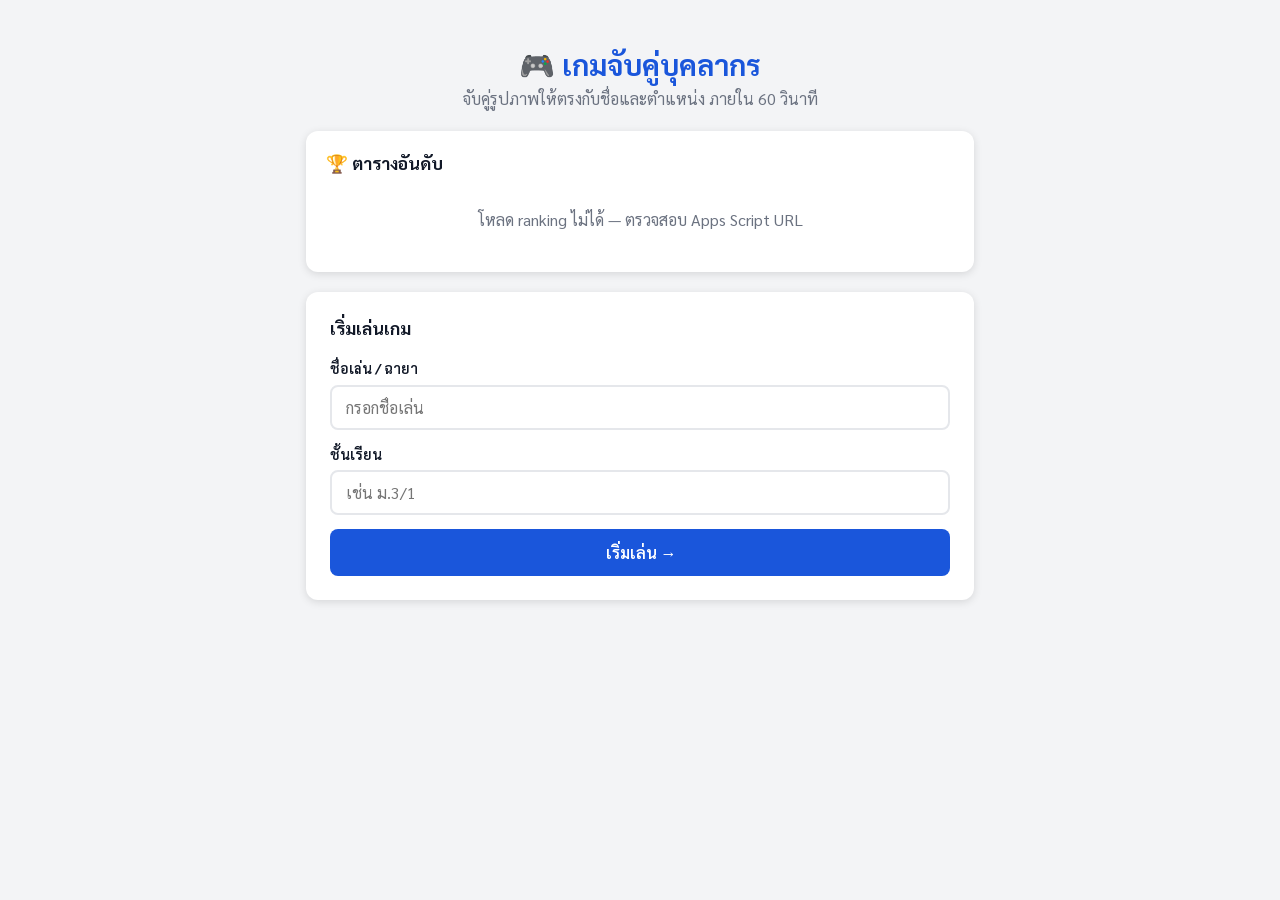
==== index.html @ 259ba811 "first commit" ====
<!DOCTYPE html>
<html lang="th">
<head>
  <meta charset="UTF-8">
  <meta name="viewport" content="width=device-width, initial-scale=1.0">
  <title>เกมจับคู่บุคลากร</title>
  <link rel="preconnect" href="https://fonts.googleapis.com">
  <link href="https://fonts.googleapis.com/css2?family=Sarabun:wght@400;600;700&display=swap" rel="stylesheet">
  <link rel="stylesheet" href="style.css">
</head>
<body>
  <div class="page-wrapper">

    <header class="site-header">
      <h1>🎮 เกมจับคู่บุคลากร</h1>
      <p>จับคู่รูปภาพให้ตรงกับชื่อและตำแหน่ง ภายใน 60 วินาที</p>
    </header>

    <!-- Ranking -->
    <section class="ranking-card">
      <h2>🏆 ตารางอันดับ</h2>
      <div id="rankingLoading" class="loading-text">กำลังโหลด...</div>
      <table id="rankingTable" class="ranking-table hidden">
        <thead>
          <tr>
            <th>อันดับ</th>
            <th>ชื่อ</th>
            <th>ชั้น</th>
            <th>คะแนน</th>
            <th>เวลา (วิ)</th>
          </tr>
        </thead>
        <tbody id="rankingBody"></tbody>
      </table>
      <p id="rankingEmpty" class="loading-text hidden">ยังไม่มีข้อมูล — เป็นคนแรกที่เล่นกัน!</p>
    </section>

    <!-- Register -->
    <section class="register-card">
      <h2>เริ่มเล่นเกม</h2>
      <form id="registerForm">
        <div class="form-group">
          <label for="playerName">ชื่อเล่น / ฉายา</label>
          <input type="text" id="playerName" placeholder="กรอกชื่อเล่น" required maxlength="30" autocomplete="off">
        </div>
        <div class="form-group">
          <label for="playerClass">ชั้นเรียน</label>
          <input type="text" id="playerClass" placeholder="เช่น ม.3/1" required maxlength="20" autocomplete="off">
        </div>
        <button type="submit" class="btn-primary">เริ่มเล่น →</button>
      </form>
    </section>

  </div>

  <script src="config.js"></script>
  <script src="index.js"></script>
</body>
</html>
---- style.css ----
:root {
  --primary: #1a56db;
  --primary-dark: #1341a8;
  --primary-light: #e8f0fe;
  --success: #0e9f6e;
  --error: #e02424;
  --warning: #ff5a1f;
  --text: #111827;
  --text-muted: #6b7280;
  --border: #e5e7eb;
  --bg: #f3f4f6;
  --white: #ffffff;
  --shadow: 0 2px 8px rgba(0,0,0,0.12);
  --radius: 12px;
}

* { box-sizing: border-box; margin: 0; padding: 0; }

body {
  font-family: 'Sarabun', system-ui, -apple-system, sans-serif;
  background: var(--bg);
  color: var(--text);
  font-size: 15px;
  line-height: 1.4;
}

/* ===== INDEX PAGE ===== */

.page-wrapper {
  max-width: 700px;
  margin: 0 auto;
  padding: 20px 16px 40px;
}

.site-header {
  text-align: center;
  padding: 24px 0 20px;
}

.site-header h1 {
  font-size: 1.8rem;
  font-weight: 700;
  color: var(--primary);
}

.site-header p {
  color: var(--text-muted);
  margin-top: 4px;
}

/* Ranking */
.ranking-card {
  background: var(--white);
  border-radius: var(--radius);
  box-shadow: var(--shadow);
  padding: 20px;
  margin-bottom: 20px;
}

.ranking-card h2 {
  font-size: 1.1rem;
  font-weight: 700;
  margin-bottom: 14px;
  display: flex;
  align-items: center;
  gap: 6px;
}

.ranking-table {
  width: 100%;
  border-collapse: collapse;
  font-size: 0.9rem;
}

.ranking-table th {
  background: var(--primary-light);
  color: var(--primary);
  font-weight: 600;
  padding: 8px 10px;
  text-align: left;
}

.ranking-table th:nth-child(1),
.ranking-table td:nth-child(1) { text-align: center; width: 44px; }
.ranking-table th:nth-child(4),
.ranking-table td:nth-child(4),
.ranking-table th:nth-child(5),
.ranking-table td:nth-child(5) { text-align: center; }

.ranking-table td {
  padding: 8px 10px;
  border-bottom: 1px solid var(--border);
}

.ranking-table tr:last-child td { border-bottom: none; }

.ranking-table tr:nth-child(even) td { background: #f9fafb; }

.rank-badge {
  display: inline-block;
  width: 26px;
  height: 26px;
  border-radius: 50%;
  font-weight: 700;
  font-size: 0.8rem;
  line-height: 26px;
  text-align: center;
}

.rank-1 { background: #fbbf24; color: #92400e; }
.rank-2 { background: #9ca3af; color: var(--white); }
.rank-3 { background: #cd7c2e; color: var(--white); }

.score-pill {
  display: inline-block;
  background: var(--primary-light);
  color: var(--primary);
  border-radius: 20px;
  padding: 2px 10px;
  font-weight: 700;
  font-size: 0.85rem;
}

.loading-text {
  text-align: center;
  color: var(--text-muted);
  padding: 20px 0;
}

/* Register form */
.register-card {
  background: var(--white);
  border-radius: var(--radius);
  box-shadow: var(--shadow);
  padding: 24px;
}

.register-card h2 {
  font-size: 1.1rem;
  font-weight: 700;
  margin-bottom: 18px;
}

.form-group {
  margin-bottom: 14px;
}

.form-group label {
  display: block;
  font-weight: 600;
  margin-bottom: 6px;
  font-size: 0.9rem;
}

.form-group input {
  width: 100%;
  padding: 10px 14px;
  border: 2px solid var(--border);
  border-radius: 8px;
  font-size: 1rem;
  font-family: inherit;
  transition: border-color 0.2s;
  outline: none;
}

.form-group input:focus {
  border-color: var(--primary);
}

.btn-primary {
  display: block;
  width: 100%;
  padding: 13px;
  background: var(--primary);
  color: var(--white);
  border: none;
  border-radius: 8px;
  font-size: 1rem;
  font-family: inherit;
  font-weight: 600;
  cursor: pointer;
  margin-top: 8px;
  transition: background 0.2s, transform 0.1s;
}

.btn-primary:hover { background: var(--primary-dark); }
.btn-primary:active { transform: scale(0.98); }

/* ===== GAME PAGE ===== */

.game-page {
  display: flex;
  flex-direction: column;
  height: 100dvh;
  overflow: hidden;
  background: var(--bg);
}

/* Header */
.game-header {
  background: var(--primary);
  color: var(--white);
  padding: 10px 14px;
  display: flex;
  align-items: center;
  gap: 10px;
  flex-shrink: 0;
  box-shadow: 0 2px 6px rgba(0,0,0,0.2);
}

.player-name {
  flex: 1;
  font-weight: 600;
  font-size: 0.9rem;
  white-space: nowrap;
  overflow: hidden;
  text-overflow: ellipsis;
}

.timer-box {
  display: flex;
  flex-direction: column;
  align-items: center;
  background: rgba(255,255,255,0.15);
  border-radius: 8px;
  padding: 4px 12px;
  min-width: 70px;
}

.timer-label {
  font-size: 0.65rem;
  opacity: 0.8;
  letter-spacing: 0.05em;
  text-transform: uppercase;
}

.timer-value {
  font-size: 1.3rem;
  font-weight: 700;
  letter-spacing: 0.02em;
  font-variant-numeric: tabular-nums;
}

.timer-box.urgent { background: var(--error); animation: pulse 1s infinite; }

@keyframes pulse {
  0%, 100% { opacity: 1; }
  50% { opacity: 0.7; }
}

.score-box {
  display: flex;
  flex-direction: column;
  align-items: center;
  background: rgba(255,255,255,0.15);
  border-radius: 8px;
  padding: 4px 12px;
  min-width: 60px;
}

.score-label { font-size: 0.65rem; opacity: 0.8; letter-spacing: 0.05em; text-transform: uppercase; }
.score-value { font-size: 1.3rem; font-weight: 700; }

/* Score banner */
.score-banner {
  flex-shrink: 0;
  background: #fef9c3;
  border-bottom: 2px solid #fbbf24;
  padding: 7px 16px;
  text-align: center;
  font-weight: 600;
  font-size: 0.9rem;
  color: #78350f;
}

.score-banner.perfect {
  background: #d1fae5;
  border-color: #059669;
  color: #064e3b;
}

/* Game body: slots + tray */
.game-body {
  flex: 1;
  display: flex;
  flex-direction: column;
  overflow: hidden;
}

/* Slots area */
.slots-area {
  flex: 1;
  overflow-y: auto;
  padding: 10px 10px 0;
}

.slots-grid {
  display: flex;
  flex-direction: column;
  gap: 6px;
  padding-bottom: 10px;
}

.slot-card {
  background: var(--white);
  border-radius: 10px;
  border: 2px dashed var(--border);
  display: flex;
  align-items: center;
  gap: 10px;
  padding: 8px 10px;
  cursor: pointer;
  transition: border-color 0.2s, background 0.2s, transform 0.1s;
  min-height: 68px;
  user-select: none;
}

.slot-card:hover { border-color: var(--primary); }
.slot-card.drop-ready { border-color: var(--primary); background: var(--primary-light); }
.slot-card.correct { border-color: var(--success); background: #f0fdf4; border-style: solid; }
.slot-card.wrong { border-color: var(--error); background: #fef2f2; border-style: solid; }

.slot-photo-area {
  width: 50px;
  height: 62px;
  border-radius: 6px;
  background: var(--bg);
  border: 1px solid var(--border);
  overflow: hidden;
  flex-shrink: 0;
  display: flex;
  align-items: center;
  justify-content: center;
  font-size: 1.4rem;
}

.slot-photo-area img {
  width: 100%;
  height: 100%;
  object-fit: cover;
  object-position: top;
}

.slot-info { flex: 1; min-width: 0; }

.slot-name {
  font-weight: 700;
  font-size: 0.88rem;
  color: var(--text);
  line-height: 1.3;
}

.slot-position {
  font-size: 0.78rem;
  color: var(--text-muted);
  margin-top: 2px;
  line-height: 1.3;
}

.slot-result-icon {
  font-size: 1.4rem;
  flex-shrink: 0;
  display: none;
}

.slot-card.correct .slot-result-icon,
.slot-card.wrong .slot-result-icon { display: block; }

/* Photo tray (bottom, horizontal scroll) */
.photo-tray {
  flex-shrink: 0;
  background: #1e293b;
  border-top: 3px solid var(--primary);
  padding: 8px 8px 6px;
}

.tray-label {
  font-size: 0.7rem;
  color: #94a3b8;
  letter-spacing: 0.06em;
  text-transform: uppercase;
  margin-bottom: 6px;
  padding: 0 2px;
}

.photo-row {
  display: flex;
  gap: 6px;
  overflow-x: auto;
  padding-bottom: 4px;
  scrollbar-width: thin;
  scrollbar-color: #334155 transparent;
}

.photo-row::-webkit-scrollbar { height: 4px; }
.photo-row::-webkit-scrollbar-track { background: transparent; }
.photo-row::-webkit-scrollbar-thumb { background: #334155; border-radius: 2px; }

.photo-card {
  flex-shrink: 0;
  width: 58px;
  cursor: pointer;
  border-radius: 8px;
  overflow: hidden;
  border: 2.5px solid transparent;
  transition: border-color 0.15s, transform 0.15s, opacity 0.15s;
  background: #334155;
  position: relative;
}

.photo-card:hover { transform: translateY(-2px); }
.photo-card.selected { border-color: #facc15; transform: translateY(-3px); }
.photo-card.placed { opacity: 0.3; pointer-events: none; }

.photo-card img {
  width: 100%;
  height: 72px;
  object-fit: cover;
  object-position: top;
  display: block;
}

/* View button — mobile: absolute corner icon */
.view-btn {
  position: absolute;
  bottom: 4px;
  right: 4px;
  width: 26px;
  height: 26px;
  border-radius: 50%;
  background: rgba(0,0,0,0.6);
  border: 1.5px solid rgba(255,255,255,0.3);
  color: #fff;
  font-size: 13px;
  cursor: pointer;
  display: flex;
  align-items: center;
  justify-content: center;
  z-index: 2;
  padding: 0;
  line-height: 1;
}

.view-btn .view-text { display: none; }
.view-btn:hover { background: rgba(0,0,0,0.85); }

/* Submit bar */
.submit-bar {
  flex-shrink: 0;
  padding: 8px 12px;
  background: var(--white);
  border-top: 1px solid var(--border);
}

.btn-submit {
  width: 100%;
  padding: 12px;
  background: var(--success);
  color: var(--white);
  border: none;
  border-radius: 8px;
  font-size: 1rem;
  font-family: inherit;
  font-weight: 700;
  cursor: pointer;
  letter-spacing: 0.02em;
  transition: background 0.2s, transform 0.1s;
}

.btn-submit:hover { background: #057a55; }
.btn-submit:active { transform: scale(0.98); }
.btn-submit:disabled { background: #9ca3af; cursor: not-allowed; }

/* ===== MODAL ===== */

.modal-overlay {
  position: fixed;
  inset: 0;
  background: rgba(0,0,0,0.6);
  display: flex;
  align-items: center;
  justify-content: center;
  z-index: 100;
  padding: 16px;
  backdrop-filter: blur(3px);
}

.modal-overlay.hidden { display: none; }

.modal-box {
  background: var(--white);
  border-radius: 16px;
  padding: 28px 24px;
  max-width: 360px;
  width: 100%;
  text-align: center;
  box-shadow: 0 20px 60px rgba(0,0,0,0.3);
  animation: slideUp 0.25s ease;
}

@keyframes slideUp {
  from { transform: translateY(30px); opacity: 0; }
  to { transform: translateY(0); opacity: 1; }
}

.modal-emoji { font-size: 2.5rem; margin-bottom: 4px; }

.modal-box h2 { font-size: 1.4rem; font-weight: 700; margin-bottom: 4px; }
.modal-box .subtitle { color: var(--text-muted); font-size: 0.9rem; margin-bottom: 20px; }

.big-score {
  font-size: 4rem;
  font-weight: 700;
  color: var(--primary);
  line-height: 1;
}

.score-of { font-size: 1rem; color: var(--text-muted); margin-bottom: 16px; }

.time-taken {
  display: inline-block;
  background: var(--primary-light);
  color: var(--primary);
  border-radius: 20px;
  padding: 4px 16px;
  font-weight: 600;
  font-size: 0.9rem;
  margin-bottom: 20px;
}

.check-detail {
  color: var(--text-muted);
  font-size: 0.95rem;
  margin-bottom: 22px;
  background: var(--bg);
  border-radius: 8px;
  padding: 8px 14px;
  display: inline-block;
}

.btn-continue {
  display: block;
  width: 100%;
  padding: 13px;
  background: var(--primary);
  color: var(--white);
  border: none;
  border-radius: 8px;
  font-size: 1.05rem;
  font-family: inherit;
  font-weight: 700;
  cursor: pointer;
  transition: background 0.2s, transform 0.1s;
}

.btn-continue:hover { background: var(--primary-dark); }
.btn-continue:active { transform: scale(0.98); }

.save-status {
  color: var(--text-muted);
  font-size: 0.85rem;
  margin-bottom: 16px;
  min-height: 20px;
}

.save-status.saved { color: var(--success); }
.save-status.error { color: var(--error); }

.btn-home {
  display: block;
  width: 100%;
  padding: 12px;
  background: var(--primary);
  color: var(--white);
  border: none;
  border-radius: 8px;
  font-size: 1rem;
  font-family: inherit;
  font-weight: 600;
  cursor: pointer;
  transition: background 0.2s;
}

.btn-home:hover { background: var(--primary-dark); }
.btn-home:disabled {
  background: #9ca3af;
  cursor: not-allowed;
  animation: pulse 1.2s infinite;
}

/* iPad / Desktop layout (768px+) */
@media (min-width: 768px) {
  body { font-size: 16px; }

  .game-header { padding: 12px 20px; gap: 16px; }
  .player-name { font-size: 1rem; }

  .timer-box, .score-box { padding: 6px 18px; min-width: 90px; }
  .timer-value, .score-value { font-size: 1.6rem; }
  .timer-label, .score-label { font-size: 0.7rem; }

  .game-body { flex-direction: row; }

  /* Photo tray becomes a left sidebar */
  .photo-tray {
    width: 240px;
    border-top: none;
    border-right: 3px solid var(--primary);
    padding: 14px 10px;
    order: -1;
    display: flex;
    flex-direction: column;
  }

  .tray-label { font-size: 0.72rem; margin-bottom: 10px; }

  .photo-row {
    flex-direction: column;
    overflow-x: visible;
    overflow-y: auto;
    flex: 1;
    padding-bottom: 0;
    gap: 6px;
    scrollbar-width: thin;
    scrollbar-color: #334155 transparent;
  }

  .photo-card {
    width: 100%;
    display: flex;
    align-items: center;
    gap: 10px;
    border-radius: 10px;
    padding: 6px 8px;
    min-height: 64px;
  }

  .photo-card img {
    width: 50px;
    height: 62px;
    flex-shrink: 0;
    border-radius: 6px;
  }

  .photo-card img {
    border-radius: 6px;
  }

  /* Desktop: ปุ่มดูรูป ใช้พื้นที่ว่างด้านขวา */
  .view-btn {
    position: static;
    width: auto;
    height: 32px;
    border-radius: 16px;
    padding: 0 12px;
    font-size: 0.8rem;
    background: rgba(255,255,255,0.1);
    border: 1px solid rgba(255,255,255,0.25);
    color: #cbd5e1;
    margin-left: auto;
    flex-shrink: 0;
  }

  .view-btn .view-icon { font-size: 0.85rem; }
  .view-btn .view-text { display: inline; font-size: 0.8rem; }

  /* Slots area — 2 columns grid */
  .slots-area { padding: 12px 16px 0; }

  .slots-grid {
    display: grid;
    grid-template-columns: 1fr 1fr;
    gap: 10px;
  }

  .slot-card {
    min-height: 90px;
    padding: 10px 12px;
    border-radius: 12px;
    gap: 12px;
  }

  .slot-photo-area {
    width: 60px;
    height: 74px;
    font-size: 1.8rem;
  }

  .slot-name { font-size: 0.92rem; }
  .slot-position { font-size: 0.82rem; }
  .slot-result-icon { font-size: 1.6rem; }

  /* Submit bar */
  .submit-bar { padding: 10px 16px; }
  .btn-submit { font-size: 1.05rem; padding: 14px; }
}

/* Large iPad / landscape (1024px+) — more breathing room */
@media (min-width: 1024px) {
  .photo-tray { width: 270px; }

  .photo-card { min-height: 72px; gap: 12px; }
  .photo-card img { width: 58px; height: 72px; }

  .slot-card { min-height: 100px; padding: 12px 14px; }
  .slot-photo-area { width: 68px; height: 84px; }
  .slot-name { font-size: 0.95rem; }
  .slot-position { font-size: 0.84rem; }
}

/* ===== PHOTO VIEW MODAL ===== */
.photo-view-box {
  background: #1e293b;
  border-radius: 16px;
  overflow: hidden;
  max-width: 420px;
  width: 92%;
  position: relative;
  box-shadow: 0 24px 80px rgba(0,0,0,0.6);
  animation: slideUp 0.2s ease;
}

.photo-view-box img {
  width: 100%;
  max-height: 65vh;
  object-fit: contain;
  object-position: top;
  display: block;
  background: #0f172a;
}

.photo-view-info {
  padding: 14px 18px 18px;
}

.photo-view-name {
  color: #f1f5f9;
  font-weight: 700;
  font-size: 1rem;
}

.photo-view-pos {
  color: #94a3b8;
  font-size: 0.85rem;
  margin-top: 4px;
  line-height: 1.4;
}

.photo-view-close {
  position: absolute;
  top: 10px;
  right: 10px;
  width: 32px;
  height: 32px;
  border-radius: 50%;
  background: rgba(0,0,0,0.5);
  border: none;
  color: #fff;
  font-size: 1rem;
  cursor: pointer;
  display: flex;
  align-items: center;
  justify-content: center;
  z-index: 1;
}

.photo-view-close:hover { background: rgba(0,0,0,0.8); }

.hidden { display: none !important; }
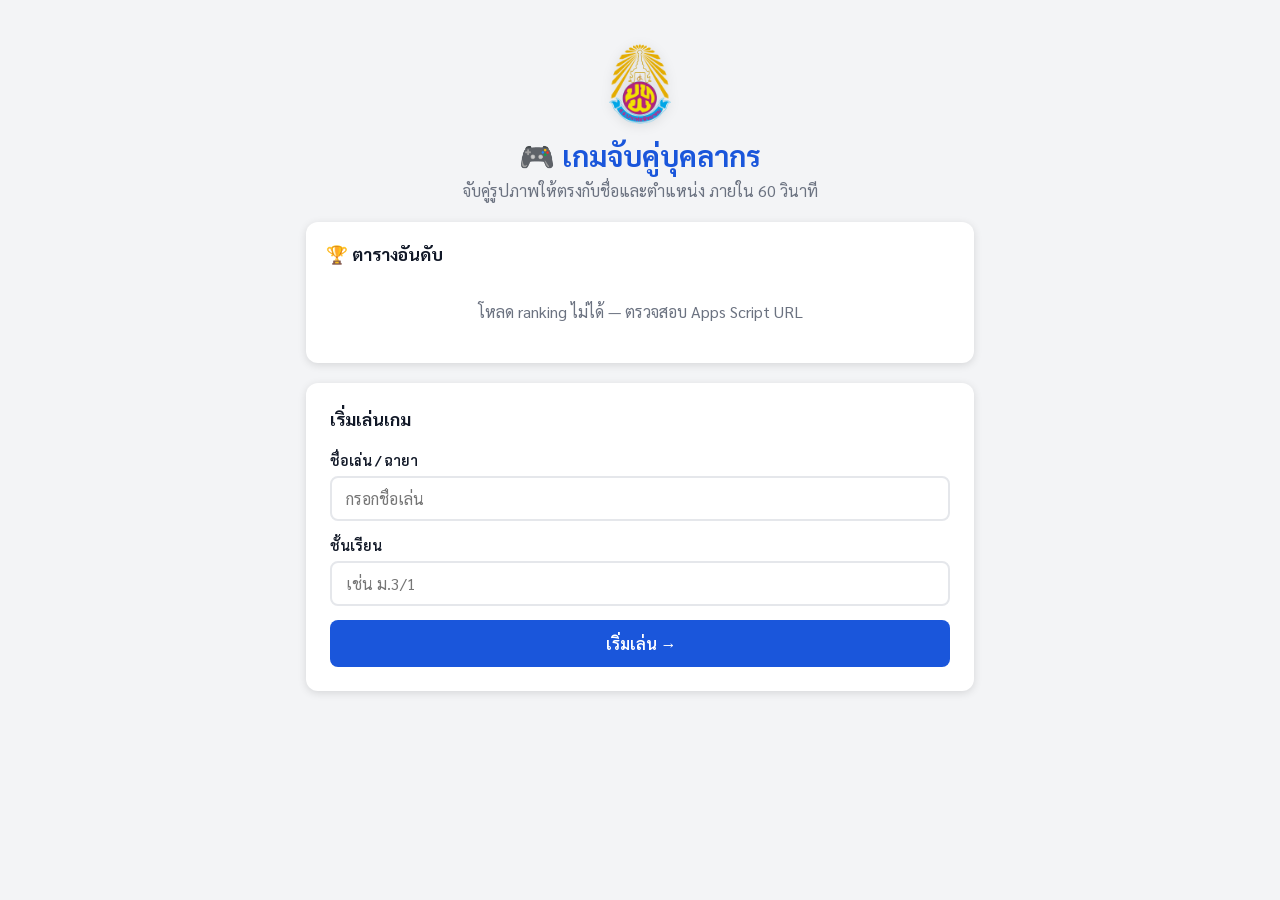
==== commit 814cf0db: "add school logo to index, game header, and result modal" ====
--- a/index.html
+++ b/index.html
@@ -12,6 +12,7 @@
   <div class="page-wrapper">
 
     <header class="site-header">
+      <img src="image/logo.gif" alt="โลโก้โรงเรียน" class="school-logo">
       <h1>🎮 เกมจับคู่บุคลากร</h1>
       <p>จับคู่รูปภาพให้ตรงกับชื่อและตำแหน่ง ภายใน 60 วินาที</p>
     </header>
--- a/style.css
+++ b/style.css
@@ -37,6 +37,14 @@
   padding: 24px 0 20px;
 }
 
+.school-logo {
+  width: 80px;
+  height: 80px;
+  object-fit: contain;
+  margin-bottom: 6px;
+  filter: drop-shadow(0 2px 6px rgba(0,0,0,0.12));
+}
+
 .site-header h1 {
   font-size: 1.8rem;
   font-weight: 700;
@@ -194,6 +202,23 @@
   height: 100dvh;
   overflow: hidden;
   background: var(--bg);
+}
+
+/* School logo in game header */
+.game-logo {
+  width: 36px;
+  height: 36px;
+  object-fit: contain;
+  flex-shrink: 0;
+  filter: drop-shadow(0 1px 3px rgba(0,0,0,0.3));
+}
+
+/* Logo in result modal */
+.modal-logo {
+  width: 64px;
+  height: 64px;
+  object-fit: contain;
+  margin-bottom: 4px;
 }
 
 /* Header */
@@ -491,11 +516,13 @@
   background: var(--white);
   border-radius: 16px;
   padding: 28px 24px;
-  max-width: 360px;
+  max-width: 420px;
   width: 100%;
   text-align: center;
   box-shadow: 0 20px 60px rgba(0,0,0,0.3);
   animation: slideUp 0.25s ease;
+  max-height: 92dvh;
+  overflow-y: auto;
 }
 
 @keyframes slideUp {
@@ -708,6 +735,139 @@
   .slot-position { font-size: 0.84rem; }
 }
 
+/* ===== HINT + SURRENDER CARDS (ทำเหมือน timer-box) ===== */
+.hint-box, .surrender-box {
+  display: flex;
+  flex-direction: column;
+  align-items: center;
+  border-radius: 8px;
+  padding: 4px 10px;
+  min-width: 52px;
+  cursor: pointer;
+  transition: background 0.2s, transform 0.1s;
+  flex-shrink: 0;
+  user-select: none;
+}
+
+.hint-box {
+  background: rgba(251,191,36,0.25);
+  border: 1.5px solid rgba(251,191,36,0.45);
+  opacity: 0.55;
+}
+
+.hint-box.active {
+  background: rgba(251,191,36,0.45);
+  border-color: rgba(251,191,36,0.85);
+  opacity: 1;
+  animation: hintInvite 1.2s ease-in-out infinite;
+}
+
+@keyframes hintInvite {
+  0%, 100% { background: rgba(251,191,36,0.45); box-shadow: none; transform: scale(1); }
+  50%       { background: rgba(251,191,36,0.75); box-shadow: 0 0 12px 3px rgba(251,191,36,0.5); transform: scale(1.06); }
+}
+
+.hint-box.active:hover {
+  animation: none;
+  background: rgba(251,191,36,0.65);
+}
+
+.hint-box.depleted {
+  background: rgba(255,255,255,0.06);
+  border-color: transparent;
+  opacity: 0.25;
+  cursor: not-allowed;
+}
+
+.surrender-box {
+  background: rgba(239,68,68,0.2);
+  border: 1.5px solid rgba(239,68,68,0.35);
+}
+
+.surrender-box:hover { background: rgba(239,68,68,0.38); transform: scale(1.03); }
+
+.surrender-box.armed {
+  background: #ef4444;
+  border-color: #ef4444;
+  animation: pulse 0.6s infinite;
+}
+
+.box-label {
+  font-size: 0.6rem;
+  opacity: 0.8;
+  letter-spacing: 0.06em;
+  text-transform: uppercase;
+  color: white;
+  white-space: nowrap;
+}
+
+.box-value {
+  font-size: 1.25rem;
+  font-weight: 700;
+  color: white;
+  line-height: 1.2;
+}
+
+/* ===== HINT GLOW on slots ===== */
+@keyframes hintGlow {
+  0%, 100% { box-shadow: 0 0 0 3px #fbbf24; border-color: #fbbf24; }
+  50%       { box-shadow: 0 0 16px 4px #fbbf24aa; border-color: #f59e0b; }
+}
+
+.slot-card.hint-glow {
+  border-style: solid !important;
+  border-color: #fbbf24 !important;
+  animation: hintGlow 0.9s ease-in-out infinite !important;
+}
+
+/* ===== RESULT RANKING in modal ===== */
+.result-ranking {
+  margin-top: 18px;
+  text-align: left;
+  border-top: 1px solid var(--border);
+  padding-top: 14px;
+}
+
+.result-ranking-title {
+  text-align: center;
+  font-weight: 700;
+  font-size: 0.95rem;
+  margin-bottom: 10px;
+  color: var(--text);
+}
+
+.result-ranking-table {
+  width: 100%;
+  border-collapse: collapse;
+  font-size: 0.82rem;
+}
+
+.result-ranking-table th {
+  background: var(--primary-light);
+  color: var(--primary);
+  font-weight: 600;
+  padding: 6px 8px;
+  text-align: left;
+}
+
+.result-ranking-table td {
+  padding: 6px 8px;
+  border-bottom: 1px solid var(--border);
+}
+
+.result-ranking-table tr.my-row td {
+  background: #fef9c3;
+  font-weight: 700;
+}
+
+.result-ranking-table tr:last-child td { border-bottom: none; }
+
+@media (min-width: 768px) {
+  .hint-box, .surrender-box { padding: 5px 14px; min-width: 64px; }
+  .box-label { font-size: 0.65rem; }
+  .box-value { font-size: 1.4rem; }
+}
+
 /* ===== PHOTO VIEW MODAL ===== */
 .photo-view-box {
   background: #1e293b;
